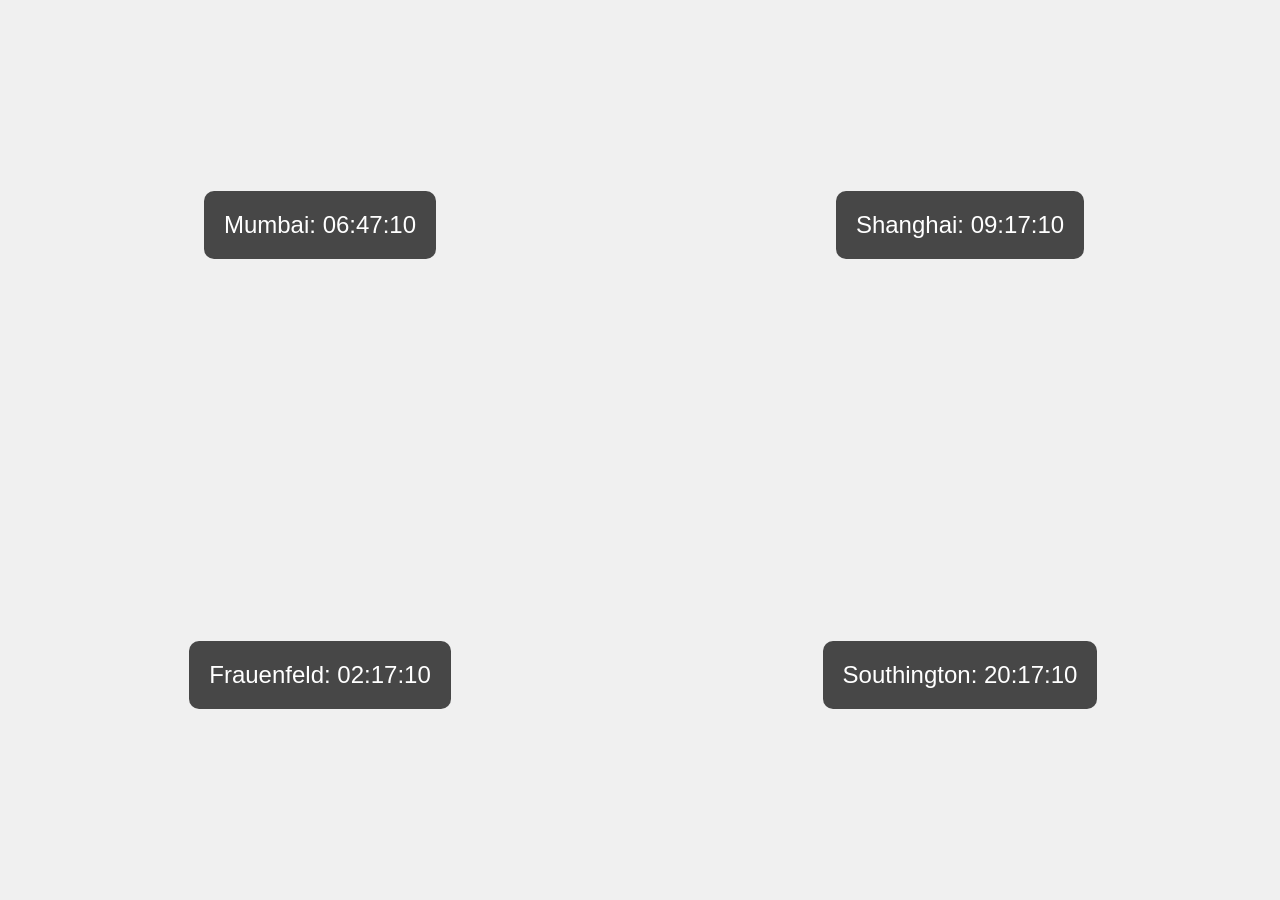
==== index.html @ b96e526f "Add files via upload" ====
<!DOCTYPE html>
<html lang="en">
<head>
    <meta charset="UTF-8">
    <meta name="viewport" content="width=device-width, initial-scale=1.0">
    <title>Live Uhrzeiten</title>
    <link rel="stylesheet" href="styles.css">
</head>
<body>
    <div class="clock-container" id="top-left">
        <div class="clock" id="clock-mumbai"></div>
    </div>
    <div class="clock-container" id="top-right">
        <div class="clock" id="clock-shanghai"></div>
    </div>
    <div class="clock-container" id="bottom-left">
        <div class="clock" id="clock-frauenfeld"></div>
    </div>
    <div class="clock-container" id="bottom-right">
        <div class="clock" id="clock-southington"></div>
    </div>

    <script src="script.js"></script>
</body>
</html>
---- styles.css ----
body {
    display: grid;
    grid-template-columns: 1fr 1fr;
    grid-template-rows: 1fr 1fr;
    height: 100vh;
    margin: 0;
    font-family: Arial, sans-serif;
    background-color: #f0f0f0;
}

.clock-container {
    display: flex;
    justify-content: center;
    align-items: center;
}

.clock {
    padding: 20px;
    background-color: rgba(0, 0, 0, 0.7);
    color: white;
    border-radius: 10px;
    font-size: 1.5em;
}
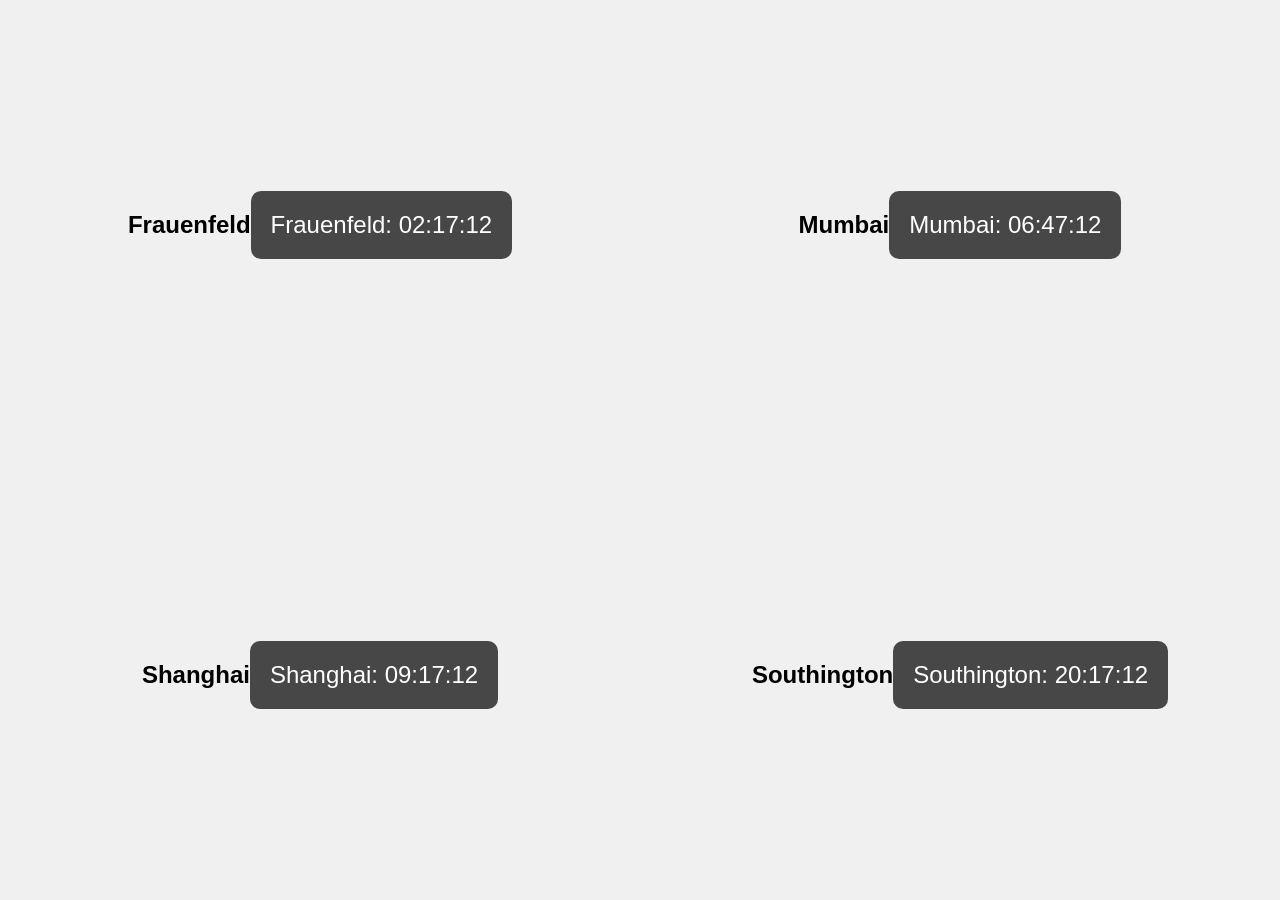
==== commit 6723ebac: "Update index.html" ====
--- a/index.html
+++ b/index.html
@@ -7,16 +7,24 @@
     <link rel="stylesheet" href="styles.css">
 </head>
 <body>
+    
+    <div class="clock-container" id="bottom-left">
+        <h2 class="font">Frauenfeld</h2>
+        <div class="clock" id="clock-frauenfeld"></div>
+    </div>
+
     <div class="clock-container" id="top-left">
+        <h2 class="font">Mumbai</h2>
         <div class="clock" id="clock-mumbai"></div>
     </div>
+
     <div class="clock-container" id="top-right">
+        <h2 class="font">Shanghai</h2>
         <div class="clock" id="clock-shanghai"></div>
     </div>
-    <div class="clock-container" id="bottom-left">
-        <div class="clock" id="clock-frauenfeld"></div>
-    </div>
+
     <div class="clock-container" id="bottom-right">
+        <h2 class="font">Southington</h2>
         <div class="clock" id="clock-southington"></div>
     </div>
 
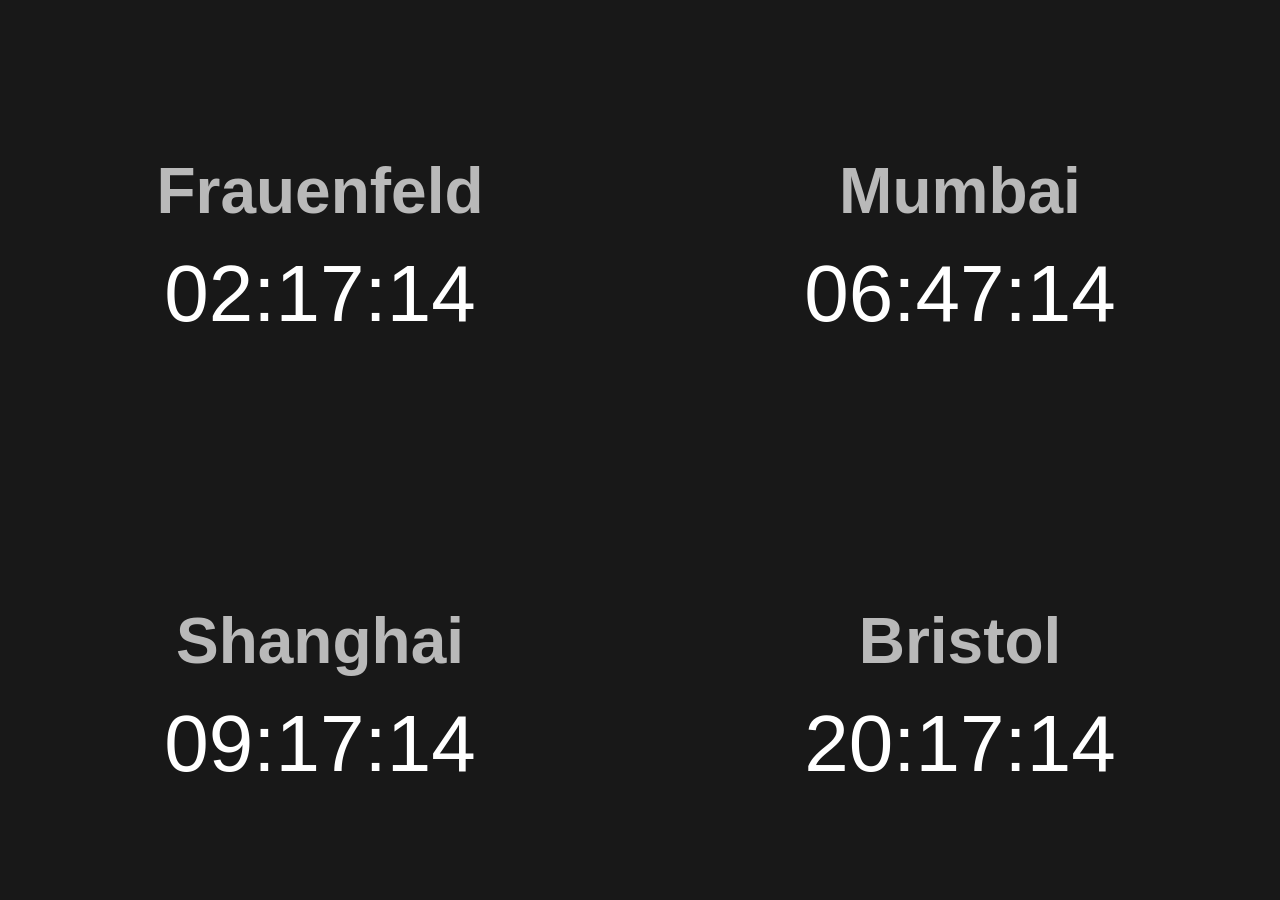
==== commit 762e770f: "Update index.html" ====
--- a/index.html
+++ b/index.html
@@ -24,7 +24,7 @@
     </div>
 
     <div class="clock-container" id="bottom-right">
-        <h2 class="font">Southington</h2>
+        <h2 class="font">Bristol</h2>
         <div class="clock" id="clock-southington"></div>
     </div>
 
--- a/styles.css
+++ b/styles.css
@@ -1,23 +1,28 @@
-body {
+body { 
     display: grid;
     grid-template-columns: 1fr 1fr;
     grid-template-rows: 1fr 1fr;
     height: 100vh;
     margin: 0;
     font-family: Arial, sans-serif;
-    background-color: #f0f0f0;
+    background-color: #181818;
 }
 
 .clock-container {
     display: flex;
+    flex-direction: column;
     justify-content: center;
     align-items: center;
 }
 
 .clock {
-    padding: 20px;
-    background-color: rgba(0, 0, 0, 0.7);
-    color: white;
-    border-radius: 10px;
-    font-size: 1.5em;
+    padding: 10px; 
+    color: rgb(255, 255, 255);
+    font-size: 5em; 
 }
+
+.font {
+    font-size: 4em;
+    color: rgb(185, 185, 185);
+    margin-bottom: 10px; 
+}
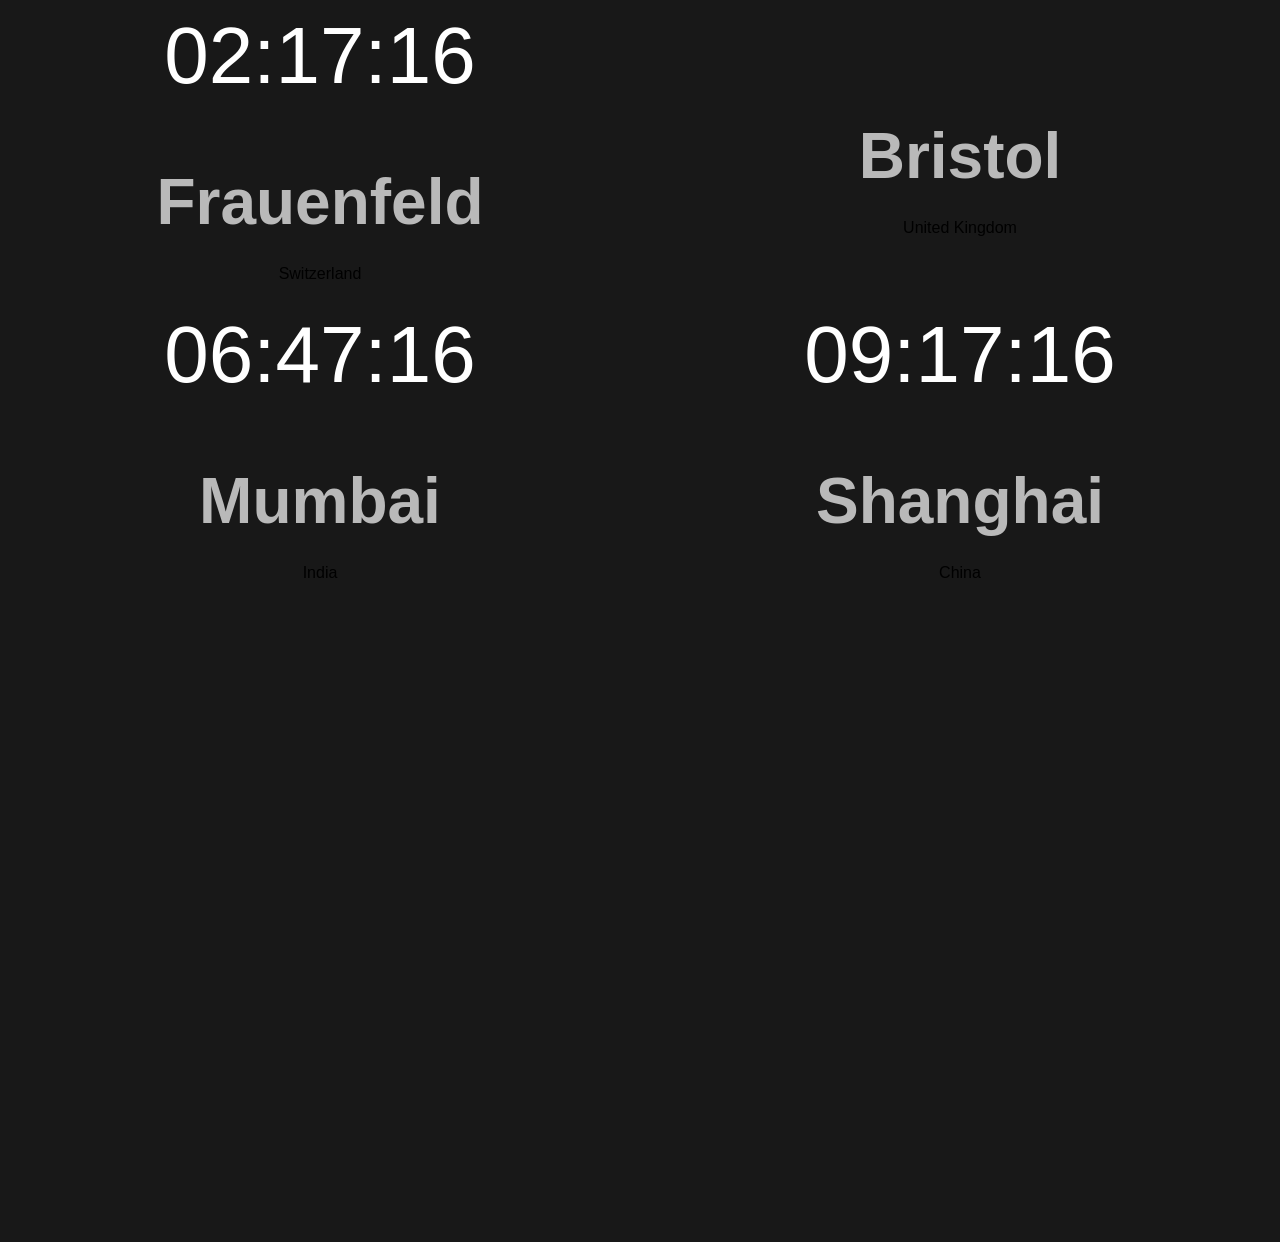
==== commit 622ecd98: "Update index.html" ====
--- a/index.html
+++ b/index.html
@@ -3,29 +3,40 @@
 <head>
     <meta charset="UTF-8">
     <meta name="viewport" content="width=device-width, initial-scale=1.0">
-    <title>Live Uhrzeiten</title>
+    <title>Live Clocks</title>
     <link rel="stylesheet" href="styles.css">
 </head>
 <body>
     
     <div class="clock-container" id="bottom-left">
+        <div class="clock" id="clock-frauenfeld"></div>
         <h2 class="font">Frauenfeld</h2>
-        <div class="clock" id="clock-frauenfeld"></div>
+        <p class="sub-title">Switzerland</p>
+    </div>
+    
+    <div class="clock-container" id="bottom-right">
+        <div class="clock" id="clock-bristol"></div>
+        <h2 class="font">Bristol</h2>
+        <p class="sub-title">United Kingdom</p>
     </div>
 
     <div class="clock-container" id="top-left">
+        <div class="clock" id="clock-mumbai"></div>
         <h2 class="font">Mumbai</h2>
-        <div class="clock" id="clock-mumbai"></div>
+        <p class="sub-title">India</p>
     </div>
 
     <div class="clock-container" id="top-right">
+        <div class="clock" id="clock-shanghai"></div>
         <h2 class="font">Shanghai</h2>
-        <div class="clock" id="clock-shanghai"></div>
+        <p class="sub-title">China</p>
     </div>
 
-    <div class="clock-container" id="bottom-right">
-        <h2 class="font">Bristol</h2>
-        <div class="clock" id="clock-southington"></div>
+    <div class="seconds-container">
+        <svg class="circle-chart" viewBox="0 0 100 100">
+            <g id="ticks"></g>
+        </svg>
+        <div class="seconds" id="seconds"></div>
     </div>
 
     <script src="script.js"></script>
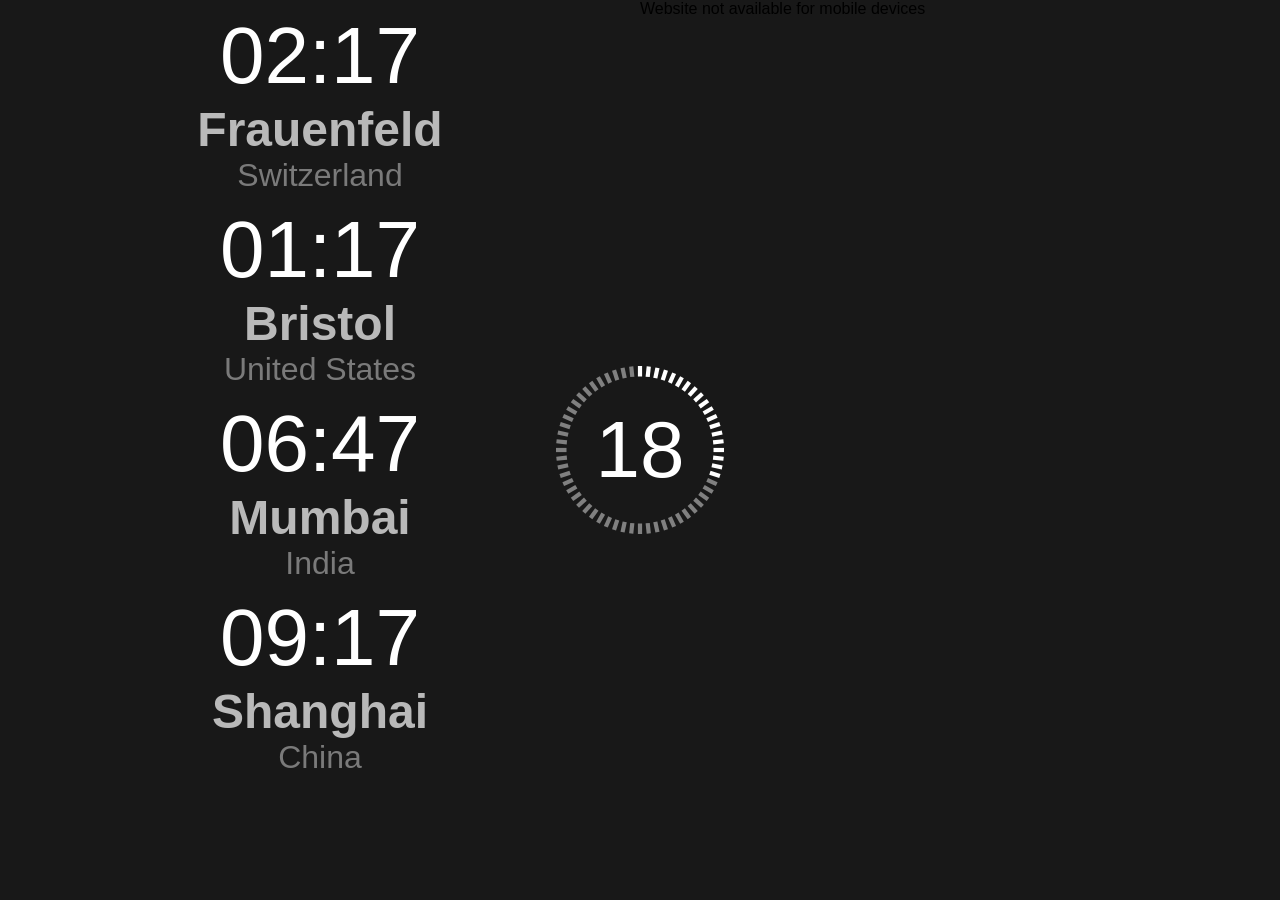
==== commit 32c85c43: "Update index.html" ====
--- a/index.html
+++ b/index.html
@@ -3,40 +3,45 @@
 <head>
     <meta charset="UTF-8">
     <meta name="viewport" content="width=device-width, initial-scale=1.0">
-    <title>Live Clocks</title>
+    <title>Live Uhrzeiten</title>
     <link rel="stylesheet" href="styles.css">
 </head>
 <body>
-    
-    <div class="clock-container" id="bottom-left">
-        <div class="clock" id="clock-frauenfeld"></div>
-        <h2 class="font">Frauenfeld</h2>
-        <p class="sub-title">Switzerland</p>
-    </div>
-    
-    <div class="clock-container" id="bottom-right">
-        <div class="clock" id="clock-bristol"></div>
-        <h2 class="font">Bristol</h2>
-        <p class="sub-title">United Kingdom</p>
+    <div class="container">
+        <div class="clock-container" id="bottom-left">
+            <div class="clock" id="clock-frauenfeld"></div>
+            <h2 class="font">Frauenfeld</h2>
+            <p class="sub-title">Switzerland</p>
+        </div>
+        
+        <div class="clock-container" id="bottom-right">
+            <div class="clock" id="clock-bristol"></div>
+            <h2 class="font">Bristol</h2>
+            <p class="sub-title">United States</p>
+        </div>
+
+        <div class="clock-container" id="top-left">
+            <div class="clock" id="clock-mumbai"></div>
+            <h2 class="font">Mumbai</h2>
+            <p class="sub-title">India</p>
+        </div>
+
+        <div class="clock-container" id="top-right">
+            <div class="clock" id="clock-shanghai"></div>
+            <h2 class="font">Shanghai</h2>
+            <p class="sub-title">China</p>
+        </div>
+
+        <div class="seconds-container">
+            <svg class="circle-chart" viewBox="0 0 100 100">
+                <g id="ticks"></g>
+            </svg>
+            <div class="seconds" id="seconds"></div>
+        </div>
     </div>
 
-    <div class="clock-container" id="top-left">
-        <div class="clock" id="clock-mumbai"></div>
-        <h2 class="font">Mumbai</h2>
-        <p class="sub-title">India</p>
-    </div>
-
-    <div class="clock-container" id="top-right">
-        <div class="clock" id="clock-shanghai"></div>
-        <h2 class="font">Shanghai</h2>
-        <p class="sub-title">China</p>
-    </div>
-
-    <div class="seconds-container">
-        <svg class="circle-chart" viewBox="0 0 100 100">
-            <g id="ticks"></g>
-        </svg>
-        <div class="seconds" id="seconds"></div>
+    <div class="mobile-message">
+        Website not available for mobile devices
     </div>
 
     <script src="script.js"></script>
--- a/styles.css
+++ b/styles.css
@@ -1,11 +1,19 @@
+@font-face {
+    font-family: "San Francisco";
+    font-weight: 400;
+    src: url("https://applesocial.s3.amazonaws.com/assets/styles/fonts/sanfrancisco/sanfranciscodisplay-bold-webfont.woff");
+}
+
+
 body { 
     display: grid;
     grid-template-columns: 1fr 1fr;
     grid-template-rows: 1fr 1fr;
     height: 100vh;
     margin: 0;
-    font-family: Arial, sans-serif;
+    font-family: 'San Francisco', sans-serif;
     background-color: #181818;
+    position: relative;
 }
 
 .clock-container {
@@ -16,13 +24,54 @@
 }
 
 .clock {
-    padding: 10px; 
-    color: rgb(255, 255, 255);
-    font-size: 5em; 
+    padding: 10px;
+    padding-bottom: 0px;
+    margin-bottom: 0px;
+    color: white;
+    font-size: 5em;
 }
 
 .font {
-    font-size: 4em;
+    font-size: 3em;
     color: rgb(185, 185, 185);
-    margin-bottom: 10px; 
+    margin-top: 0px;
+    margin-bottom: 0px;
 }
+
+.seconds-container {
+    position: absolute;
+    display: flex;
+    align-items: center;
+    justify-content: center;
+    top: 50%;
+    left: 50%;
+    width: 100px;
+    height: 100px;
+    transform: translate(-50%, -50%);
+    padding: 20px;
+    border-radius: 100px;
+}
+
+.seconds {
+    position: absolute;
+    color: white;
+    font-size: 5em;
+}
+
+.circle-chart {
+    width: 150%;
+    height: 150%;
+    position: absolute;
+}
+
+.tick {
+    stroke: #eee;
+    stroke-width: 2;
+}
+
+.sub-title {
+    color: rgb(122, 122, 122);
+    font-size: 2em;
+    margin-top: 0px;
+    margin-bottom: 0px;
+}
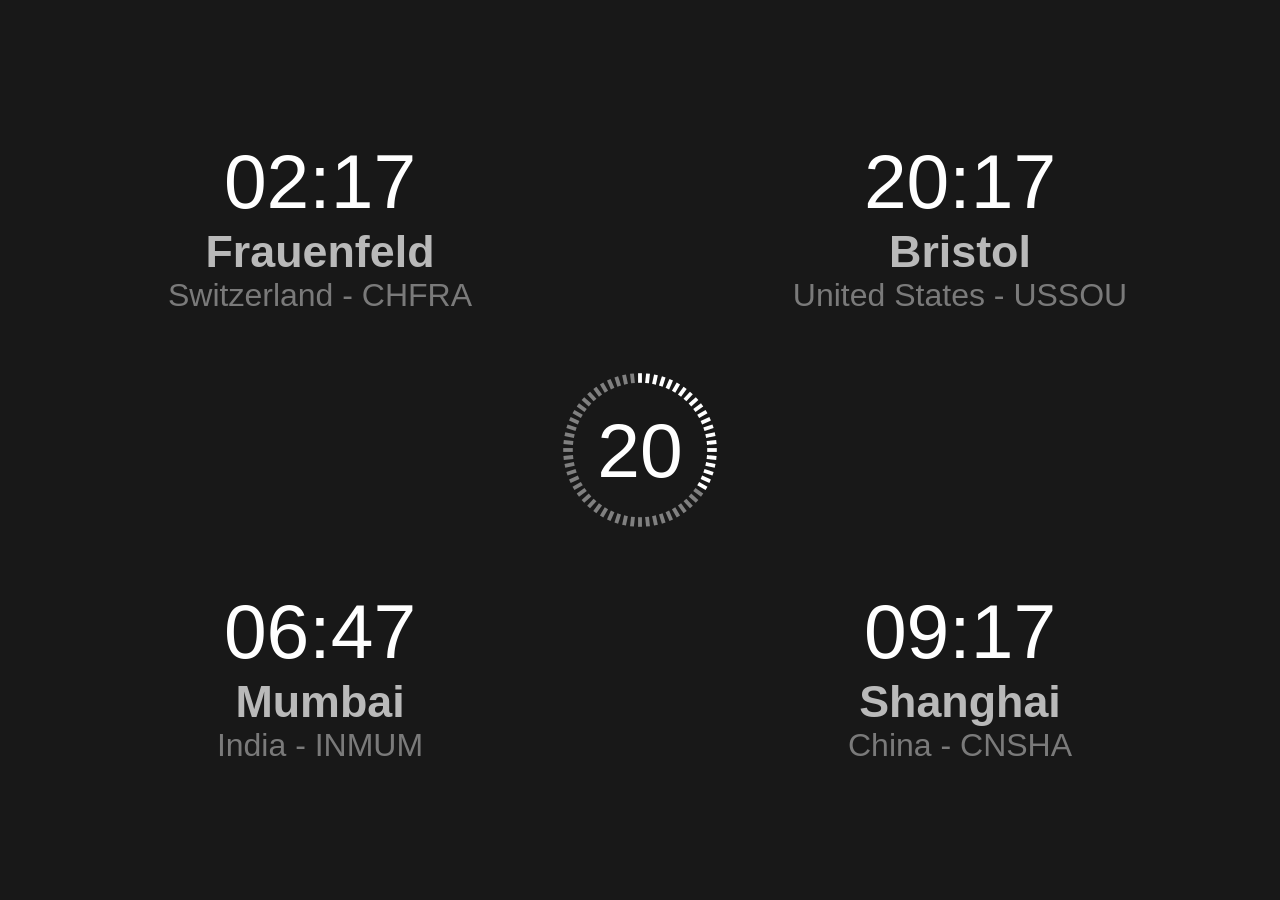
==== commit b8e92d49: "Update index.html" ====
--- a/index.html
+++ b/index.html
@@ -11,25 +11,25 @@
         <div class="clock-container" id="bottom-left">
             <div class="clock" id="clock-frauenfeld"></div>
             <h2 class="font">Frauenfeld</h2>
-            <p class="sub-title">Switzerland</p>
+            <p class="sub-title">Switzerland - CHFRA</p>
         </div>
         
         <div class="clock-container" id="bottom-right">
             <div class="clock" id="clock-bristol"></div>
             <h2 class="font">Bristol</h2>
-            <p class="sub-title">United States</p>
+            <p class="sub-title">United States - USSOU</p>
         </div>
 
         <div class="clock-container" id="top-left">
             <div class="clock" id="clock-mumbai"></div>
             <h2 class="font">Mumbai</h2>
-            <p class="sub-title">India</p>
+            <p class="sub-title">India - INMUM</p>
         </div>
 
         <div class="clock-container" id="top-right">
             <div class="clock" id="clock-shanghai"></div>
             <h2 class="font">Shanghai</h2>
-            <p class="sub-title">China</p>
+            <p class="sub-title">China - CNSHA</p>
         </div>
 
         <div class="seconds-container">
@@ -47,3 +47,4 @@
     <script src="script.js"></script>
 </body>
 </html>
+
--- a/styles.css
+++ b/styles.css
@@ -4,15 +4,19 @@
     src: url("https://applesocial.s3.amazonaws.com/assets/styles/fonts/sanfrancisco/sanfranciscodisplay-bold-webfont.woff");
 }
 
+body {
+    margin: 0;
+    font-family: 'San Francisco', sans-serif;
+    background-color: #181818;
+    overflow: hidden;
+}
 
-body { 
+.container {
     display: grid;
     grid-template-columns: 1fr 1fr;
     grid-template-rows: 1fr 1fr;
     height: 100vh;
-    margin: 0;
-    font-family: 'San Francisco', sans-serif;
-    background-color: #181818;
+    width: 100vw;
     position: relative;
 }
 
@@ -24,18 +28,14 @@
 }
 
 .clock {
-    padding: 10px;
-    padding-bottom: 0px;
-    margin-bottom: 0px;
     color: white;
-    font-size: 5em;
+    font-size: 6vw; /* Adjusted font size */
 }
 
 .font {
-    font-size: 3em;
+    font-size: 3.5vw; /* Adjusted font size */
     color: rgb(185, 185, 185);
-    margin-top: 0px;
-    margin-bottom: 0px;
+    margin: 0;
 }
 
 .seconds-container {
@@ -45,22 +45,21 @@
     justify-content: center;
     top: 50%;
     left: 50%;
-    width: 100px;
-    height: 100px;
+    width: 15vw; /* Adjusted width */
+    height: 15vw; /* Adjusted height */
     transform: translate(-50%, -50%);
-    padding: 20px;
-    border-radius: 100px;
+    border-radius: 50%;
 }
 
 .seconds {
     position: absolute;
     color: white;
-    font-size: 5em;
+    font-size: 6vw; /* Adjusted font size */
 }
 
 .circle-chart {
-    width: 150%;
-    height: 150%;
+    width: 100%;
+    height: 100%;
     position: absolute;
 }
 
@@ -71,7 +70,27 @@
 
 .sub-title {
     color: rgb(122, 122, 122);
-    font-size: 2em;
-    margin-top: 0px;
-    margin-bottom: 0px;
+    font-size: 2.5vw; /* Slightly increased font size */
+    margin: 0;
 }
+
+.mobile-message {
+    display: none;
+    color: white;
+    font-size: 5vw;
+    position: absolute;
+    top: 50%;
+    left: 50%;
+    transform: translate(-50%, -50%);
+    text-align: center;
+}
+
+@media (max-width: 768px) {
+    .container {
+        display: none;
+    }
+
+    .mobile-message {
+        display: block;
+    }
+}
